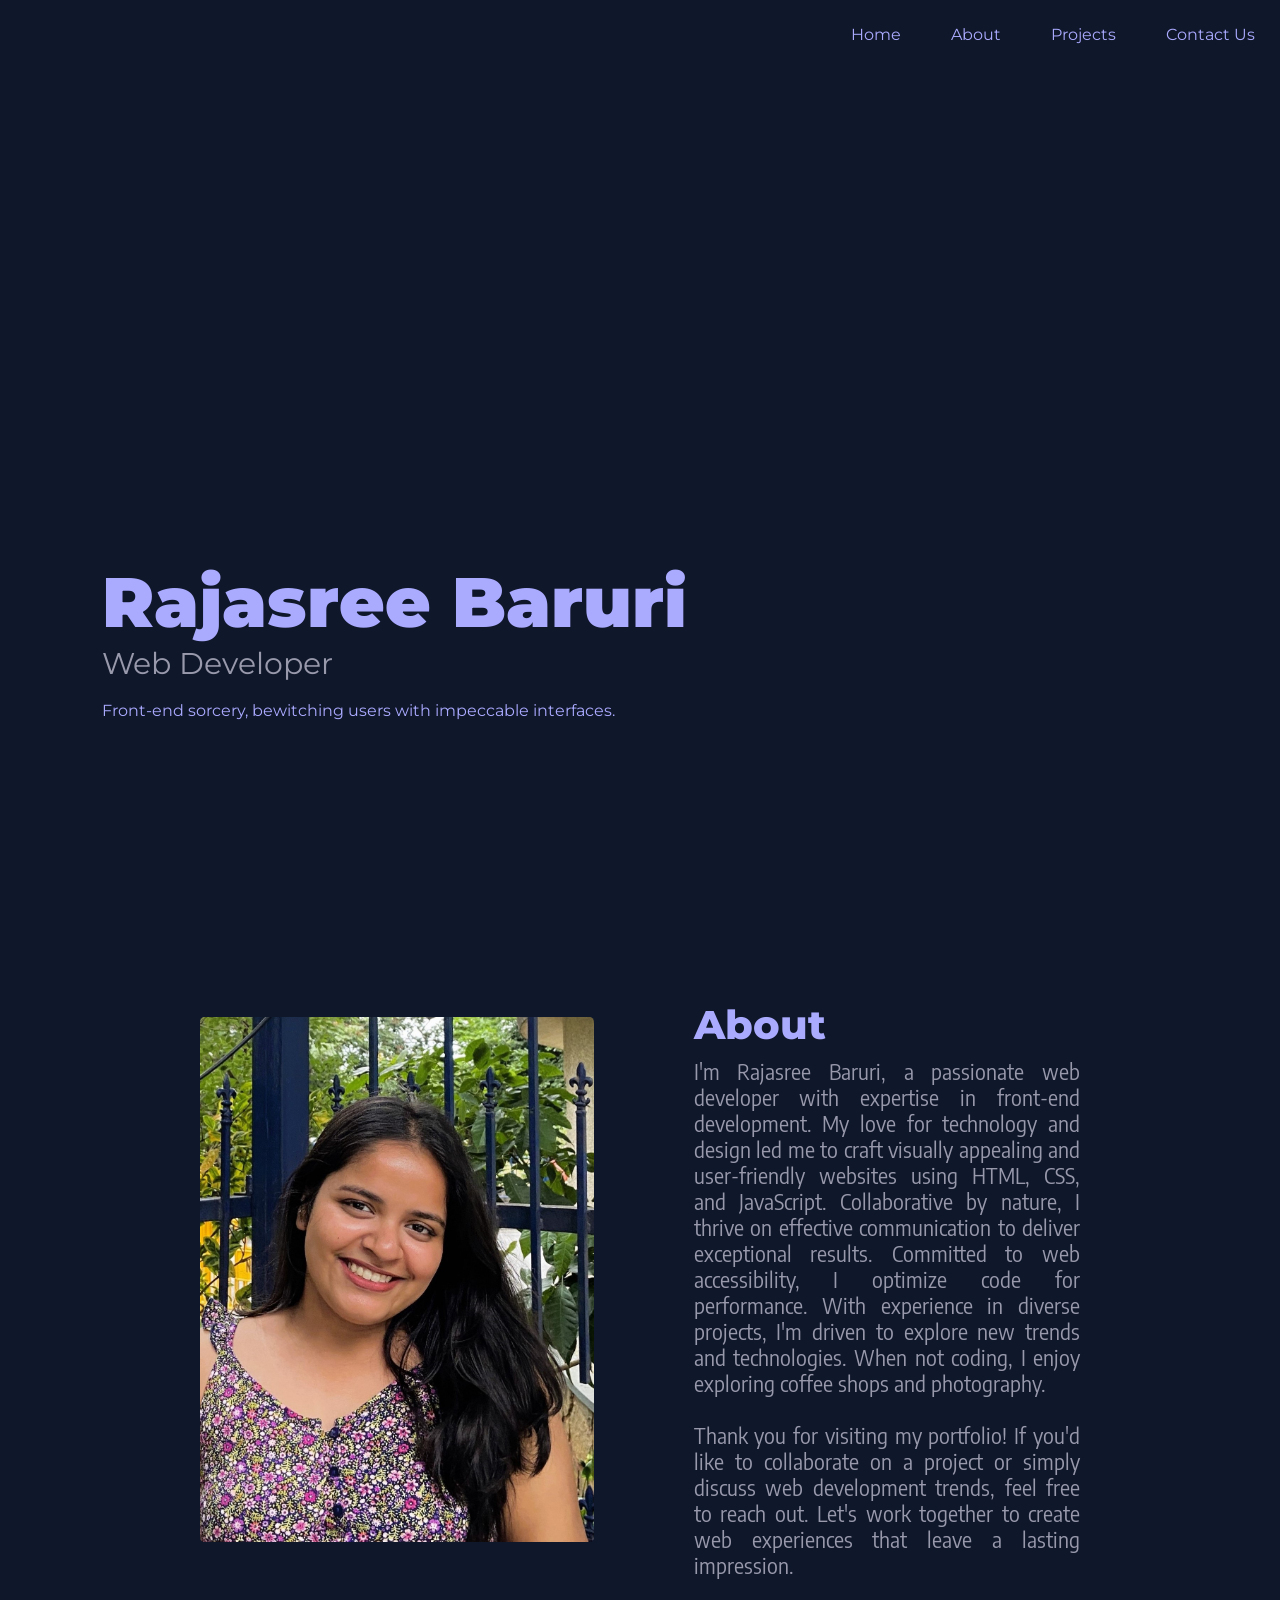
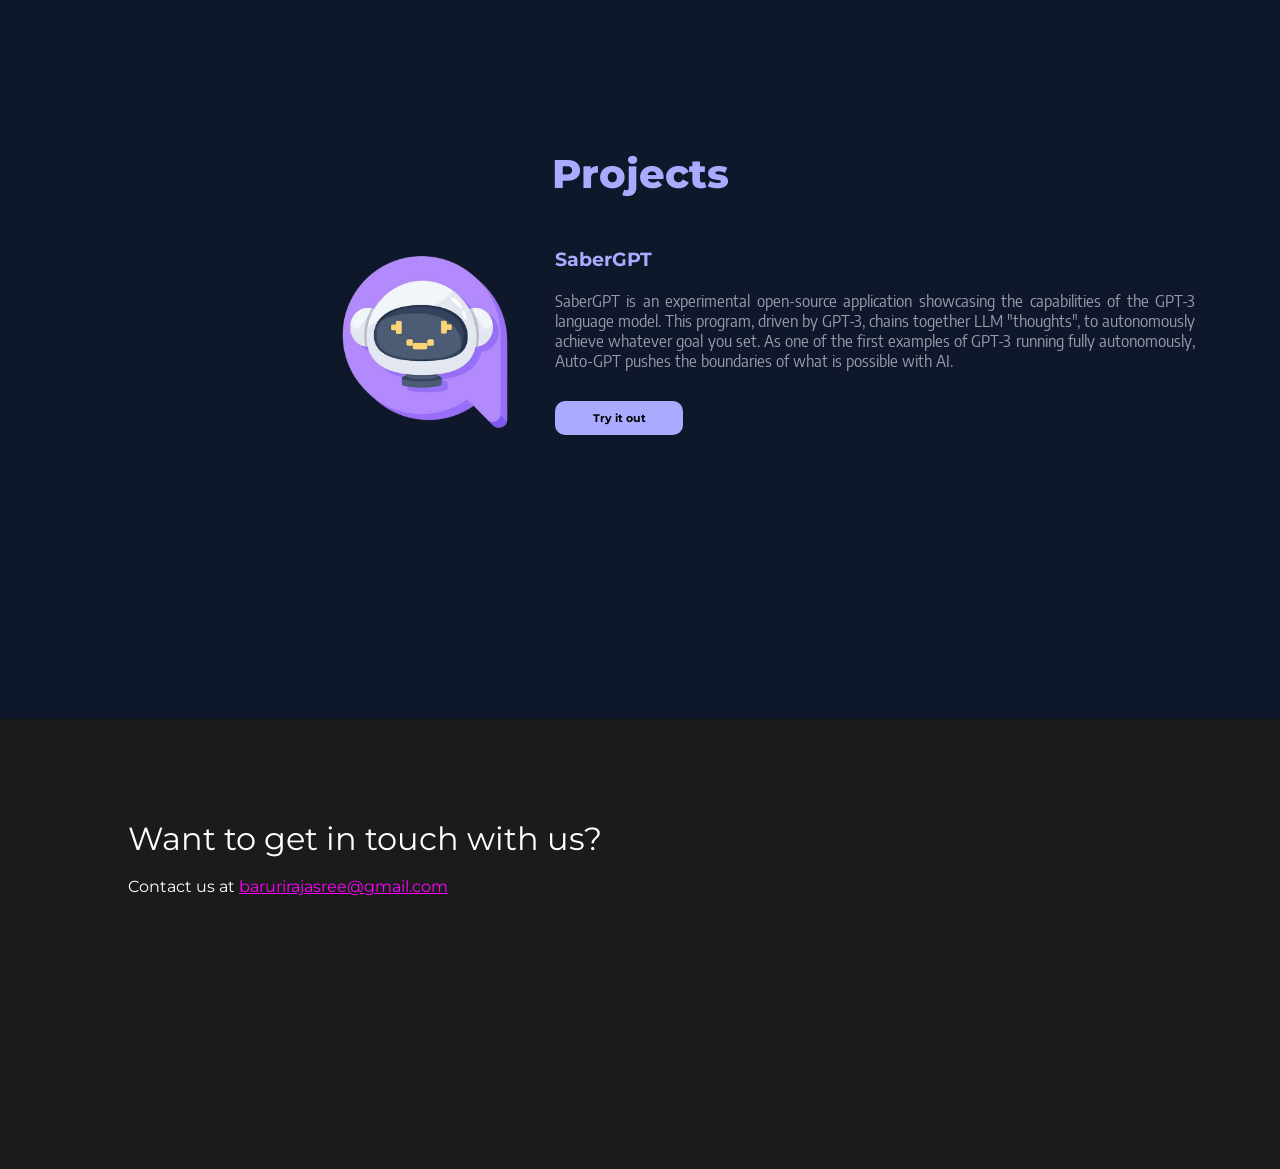
==== home.html @ dea80943 "all files" ====
<!DOCTYPE html>
<html lang="en">
<head>
  <link rel="icon" type="image/png" href="icons8-blackhole-96.png" />
  <meta charset="UTF-8" />
  <meta http-equiv="X-UA-Compatible" content="IE=edge" />
  <meta name="viewport" content="width=device-width, initial-scale=1.0" />
  <link rel="stylesheet" href="home.css" />
  <title>Rajasree Baruri</title>
</head>
<body>
  <header id="topnav">
    <div class="inner">
      <nav role="navigation">
        <ul>
          <li><a href="#home" class="nav-link">Home</a></li>
          <li><a href="#about" class="nav-link">About</a></li>
          <li><a href="#releases" class="nav-link">Projects</a></li>
          <li><a href="#contact" class="nav-link">Contact Us</a></li>
        </ul>
      </nav>
    </div>
  </header>
  <section class="banner" id="home">
    <canvas id="canvas"></canvas>
    <div class="banner-text-overlay">
      <div class="banner-text">
        <h1>Rajasree Baruri</h1>
        <h3>Web Developer</h3><br>
        <div id="wrap">
          <span id="blink">Front-end sorcery, bewitching users with impeccable interfaces.</span>
        </div>
      </div>
    </div>
    <div class="scroll-down"><span></span></div>
  </section>
  <section class="intro" id="about">
    <img src="./profile2.jpeg" alt="profile" class="profile-image" />
    <div class="intro-container">
    <h1>About</h1>
    <p>
      I'm Rajasree Baruri, a passionate web developer with expertise in front-end development. My love for technology and design led me to craft visually appealing and user-friendly websites using HTML, CSS, and JavaScript. Collaborative by nature, I thrive on effective communication to deliver exceptional results. Committed to web accessibility, I optimize code for performance. With experience in diverse projects, I'm driven to explore new trends and technologies. When not coding, I enjoy exploring coffee shops and photography. 
      <br>
      <br>
      Thank you for visiting my portfolio! If you'd like to collaborate on a project or simply discuss web development trends, feel free to reach out. Let's work together to create web experiences that leave a lasting impression.
    </p>
  </div>
  </section>
  <section class="info" id="releases">
  <h1 class="pro-head">Projects</h1>
    <div class="para">
      <img src="./purple-white-illustration-robot-with-speech-bubble-saying-tweet_9206-7886-removebg.png" alt="saber" class="image-resize" />
      <div class="p1">        
        <h3>SaberGPT</h3>
        <p>
          SaberGPT is an experimental open-source application showcasing the
          capabilities of the GPT-3 language model. This program, driven by
          GPT-3, chains together LLM "thoughts", to autonomously achieve
          whatever goal you set. As one of the first examples of GPT-3 running
          fully autonomously, Auto-GPT pushes the boundaries of what is
          possible with AI.
        </p>
        <button class="btn"><a href="https://horizon-ai.vercel.app/" target="_blank">Try it out</a></button>
      </div>
    </div>
  </section>
</article>
</div>
</section>

  <footer>
    <div class="footer" id="contact">
      <h1>Want to get in touch with us?</h1>
      <br>
      <p>Contact us at <a href="mailto:barurirajasree@gmail.com" style="color: magenta">barurirajasree@gmail.com</a></p>
    </div>
  </footer>
</html>
---- home.css ----
@import url('https://fonts.googleapis.com/css?family=Montserrat:300,400,600,700,800');
@import url('https://fonts.googleapis.com/css2?family=Encode+Sans+Semi+Condensed:wght@400;500;700&display=swap');


html,
body {
  padding: 0;
  margin: 0;
  font-family: 'Montserrat', sans-serif;
  scroll-behavior: smooth;
}

/* Hide the default scroll bar */
body::-webkit-scrollbar {
  width: 0.0em;
  background-color: transparent;
}

/* Add custom styling to the scroll bar track */
body::-webkit-scrollbar-track {
  background-color: transparent;
}

/* Add custom styling to the scroll bar thumb */
body::-webkit-scrollbar-thumb {
  background-color: transparent;
}


.banner {
  width: 100%;
  height: 100vh;
  height: calc(var(--vh, 1vh) * 100);
  overflow: hidden;
  position: relative;
  object-fit: cover;
  background-size: cover;
  display: block;
  background-position: 50% 50%;
}

.banner h1{
  font-size: 70px;
  font-weight: 900;
  color: #aaf;
}
.banner h3{
  font-size: 30px;
  color: rgb(153, 153, 172);
}

.banner-text-overlay {
  position: absolute;
  left: 8vw;
  bottom: calc(var(--vh, 1vh) * 20);
  z-index: 7;
  display: block;
}

#canvas {
  background-color: #0f172a;
  width: 100%;
  height: 100%;
}
#wrap{
  color: #aaf;
}
#blink:after {
  content:"|";
  opacity: 0;
  animation: cursor 1s infinite;
  }
@keyframes cursor {
  0% {
    opacity: 0;
  }
  40% {
    opacity: 1;
  }
  50% {
    opacity: 0;
  }
  90% {
    opacity: 1;
  }
  100% {
    opacity: 0;
  }
}

.intro{
    background-color: #0f172a;
    text-align: justify;
    padding-left: 200px;
    padding-right: 200px;
    padding-top: 50px;
    display: flex;
    align-items: center;
}
.intro-container{
  padding-left: 100px;
}
.intro-container h1{
  color: #aaf;
}
.intro-container p{
  color: rgb(153, 153, 172);
}

.profile-image{
  width: 520px;
  height: 525px;
  border-radius: 1%;
  box-shadow:none;
  transition: box-shadow 0.3s ease;
  animation: glowing 2s infinite;
}

@keyframes glowing {
  0% {
    box-shadow: 0 0 20px #aaf;;
  }
  25% {
    box-shadow: 0 0 30px #aaf;;
  }
  50% {
    box-shadow: 0 0 30px #aaf;;
  }
  75% {
    box-shadow: 0 0 30px #aaf;;
  }
  100% {
    box-shadow: 0 0 20px #aaf;;
  }
}

/* Apply the glowing animation to the image-container */
.profile-image:hover {
  animation: glowing 1s infinite;
}

.intro h1{
    padding-top: 50px;
    padding-bottom: 10px;
    font-size: 2.5rem;
    font-weight: 800;
    font-family: 'Montserrat', sans-serif;
}

.intro p{
    font-size: 1.3rem;
    padding-bottom: 30px;
    font-family: 'Encode Sans Semi Condensed', sans-serif;
}


.info{
    background-color: #0f172a;
    padding: 25px;
    height: 600px;
    display: block;
    padding-top: 40px;
    padding-bottom: 70px;
  }
.pro-head{
    padding-top: 100px;
    font-size: 2.5rem;
    font-weight: 800;
    font-family: 'Montserrat', sans-serif;
    text-align: center;
    color: #aaf;

}

  .para{
    width: 900px;
    display: flex;
    justify-content: center;
    align-items: center;
    padding-left: 300px;
  }
  .p1{
    padding: 50px 30px 50px 30px;    
  }
  .p1 h3{
    padding-bottom: 20px;
    color: #aaf;
    font-weight: bold;
    
  }
  .p1 p{
    text-align: justify;
    font-size: 1 rem;
    font-family: 'Encode Sans Semi Condensed', sans-serif;
    color: rgb(153, 153, 172);
  }

  .btn{
    width: 20%;
    padding: 10px;
    margin-top: 30px;
    border-radius: 10px;
    border: none;
    background: #aaf;
    cursor: pointer;
    transition: .8s;
    color: white;
    font-size: 0.7rem;
  }
  .btn a{
    color: rgb(0, 0, 0);
    font-weight: bold;
    text-decoration: none;
  }
  .btn:hover{
    font-size: 0.9rem;
    text-decoration: underline;
  }
 
  .image-resize {
    width: 200px;
    height: 200px;
  }

  .btn-1{
    width: 20%;
    padding: 10px;
    margin-top: 30px;
    border-radius: 10px;
    border: none;
    cursor: pointer;
    transition: .8s;
    color: white;
    font-size: 0.7rem;
  }
  .btn-1 a{
    color: white;
    text-decoration: none;
  }
  .btn-1:hover{
    font-size: 0.9rem;
    text-decoration: underline;
  }

  
  ul, li, h1, h2, h3, h4, h5, h6, p, a {
    font-family: 'Montserrat', sans-serif;
    font-weight: 400;
    margin: 0;
    padding: 0;
  }
  .logo {
    display: inline-block;
    vertical-align: middle;
    padding-left: 80px;
  }
#img{
    position: absolute;
    padding-top: 24px;
    left: 60px;
}
  .inner {
    width: 100%;
    position: flex;
    margin: 0 auto;
  }
  
  header {
    position: fixed;
    background-color: #0f172a;
    width: 100%;
    z-index: 100;
  }
  
  body.header-fixed header {
    position: fixed;
    top: 0;
    right: 0;
    padding-top: 0;
    width: 100%;
  }
  
  li {
    list-style: none;
  }
  
  nav {
    overflow: hidden;
  }
  
  nav ul {
    float: right;
  }
  
  nav li {
    display: inline;
    float: left;
  }
  
  nav a {
    display: inline-block;
    color: #aaf;
    text-decoration: none;
    padding: 25px;
    transition: 0.3s all;
  }
  
  nav a:hover {
    text-decoration: underline;
  }
  
footer{
    background-color: #1b1b1b;
    height: 50vh;
   }
   .footer{
     width: 80%;
     margin: 0 auto;
     color: #fff;
     padding: 100px 0 20px;
   }
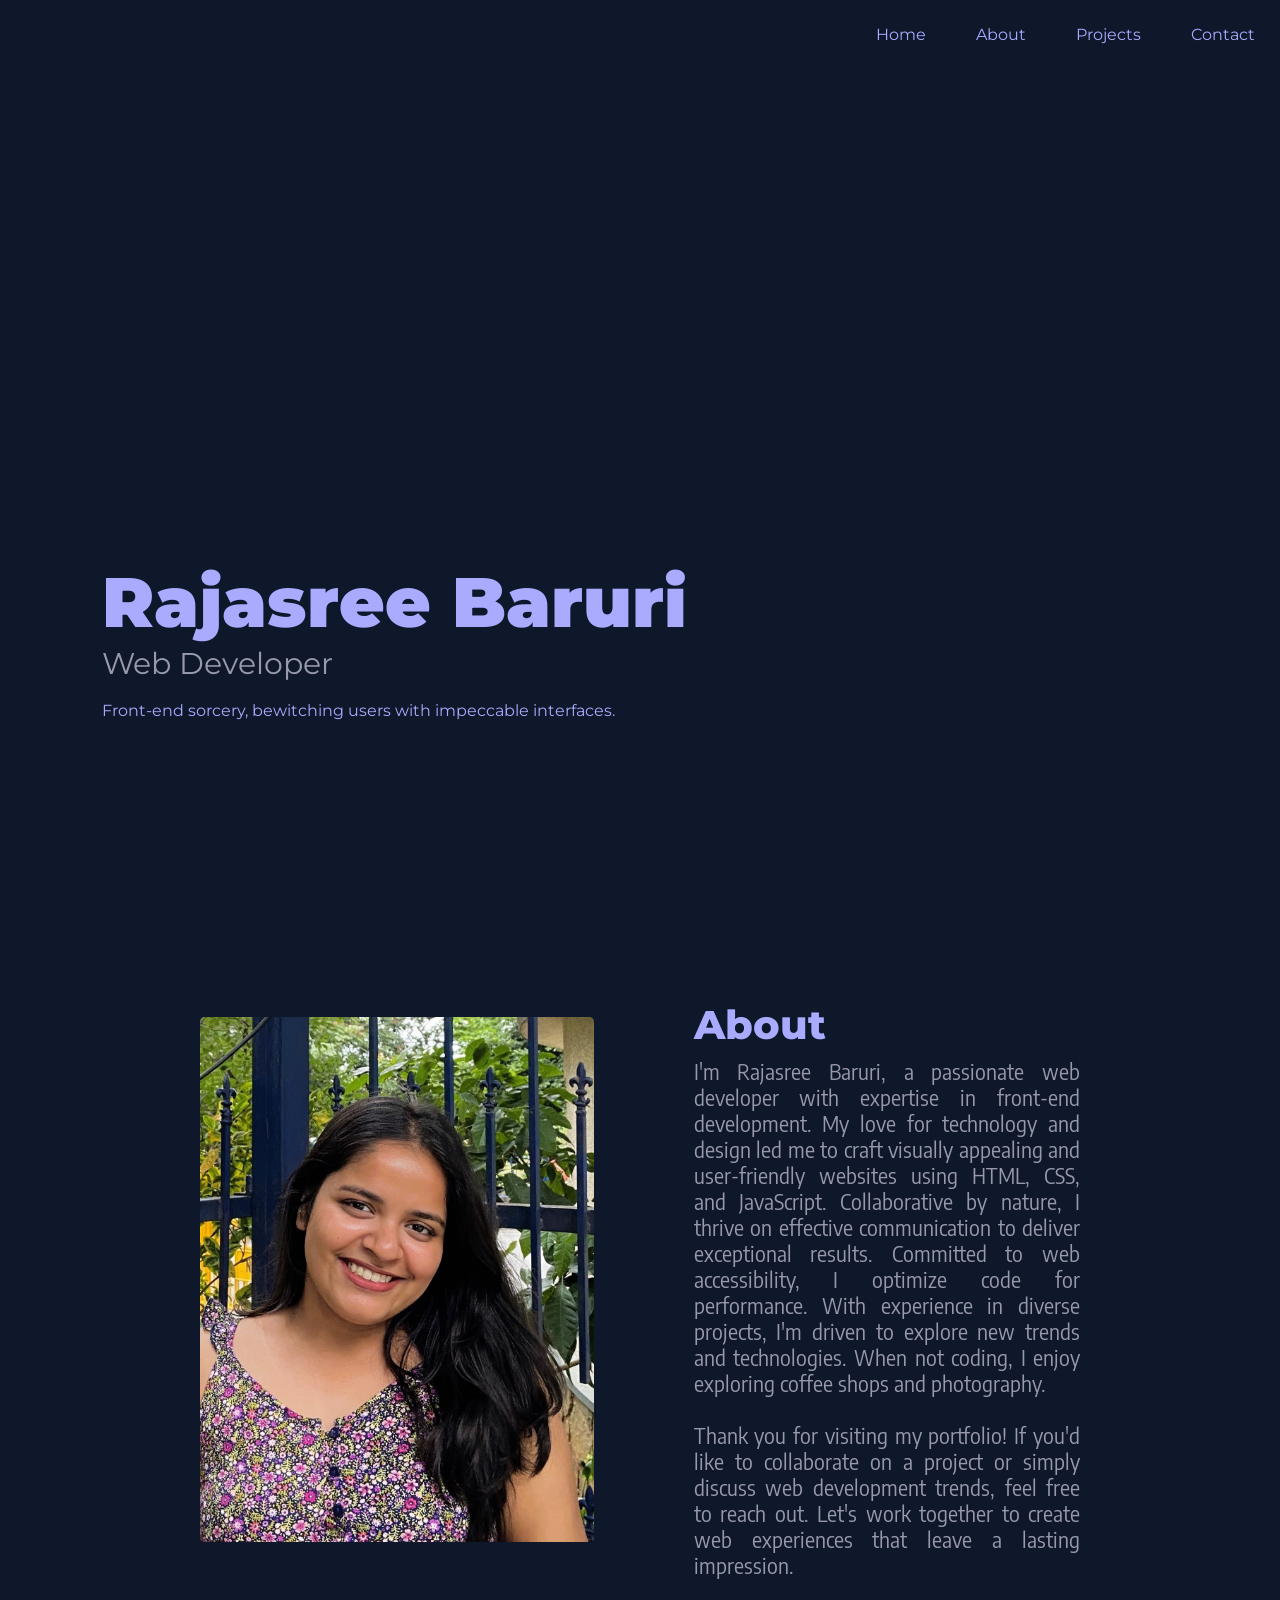
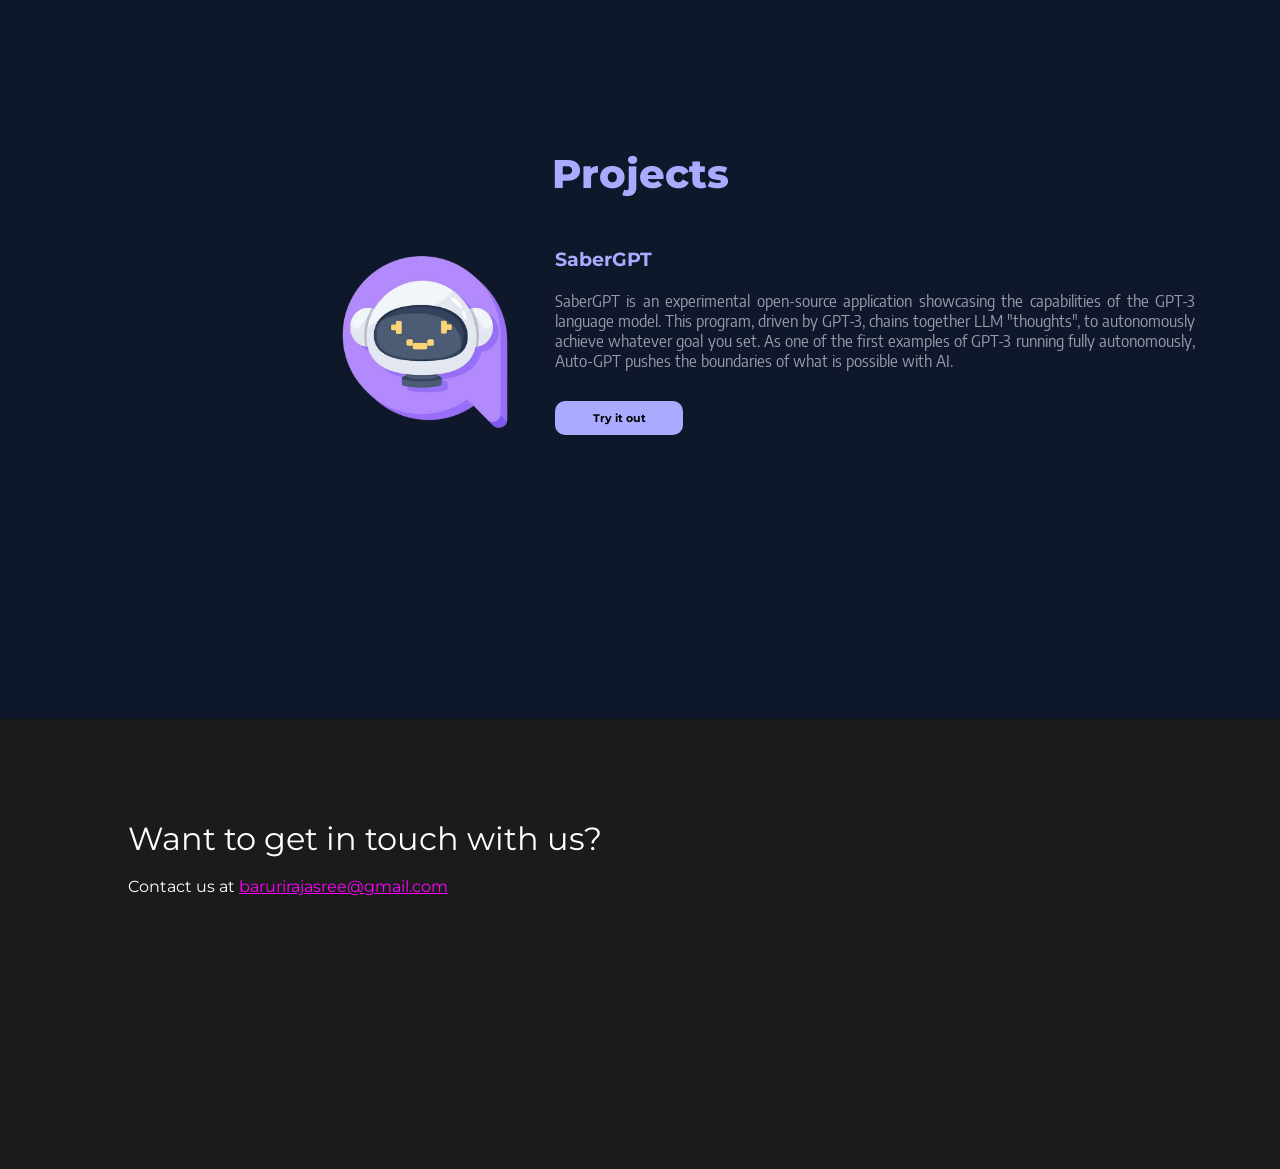
==== commit f9c22b0f: "Update home.html" ====
--- a/home.html
+++ b/home.html
@@ -16,7 +16,7 @@
           <li><a href="#home" class="nav-link">Home</a></li>
           <li><a href="#about" class="nav-link">About</a></li>
           <li><a href="#releases" class="nav-link">Projects</a></li>
-          <li><a href="#contact" class="nav-link">Contact Us</a></li>
+          <li><a href="#contact" class="nav-link">Contact</a></li>
         </ul>
       </nav>
     </div>
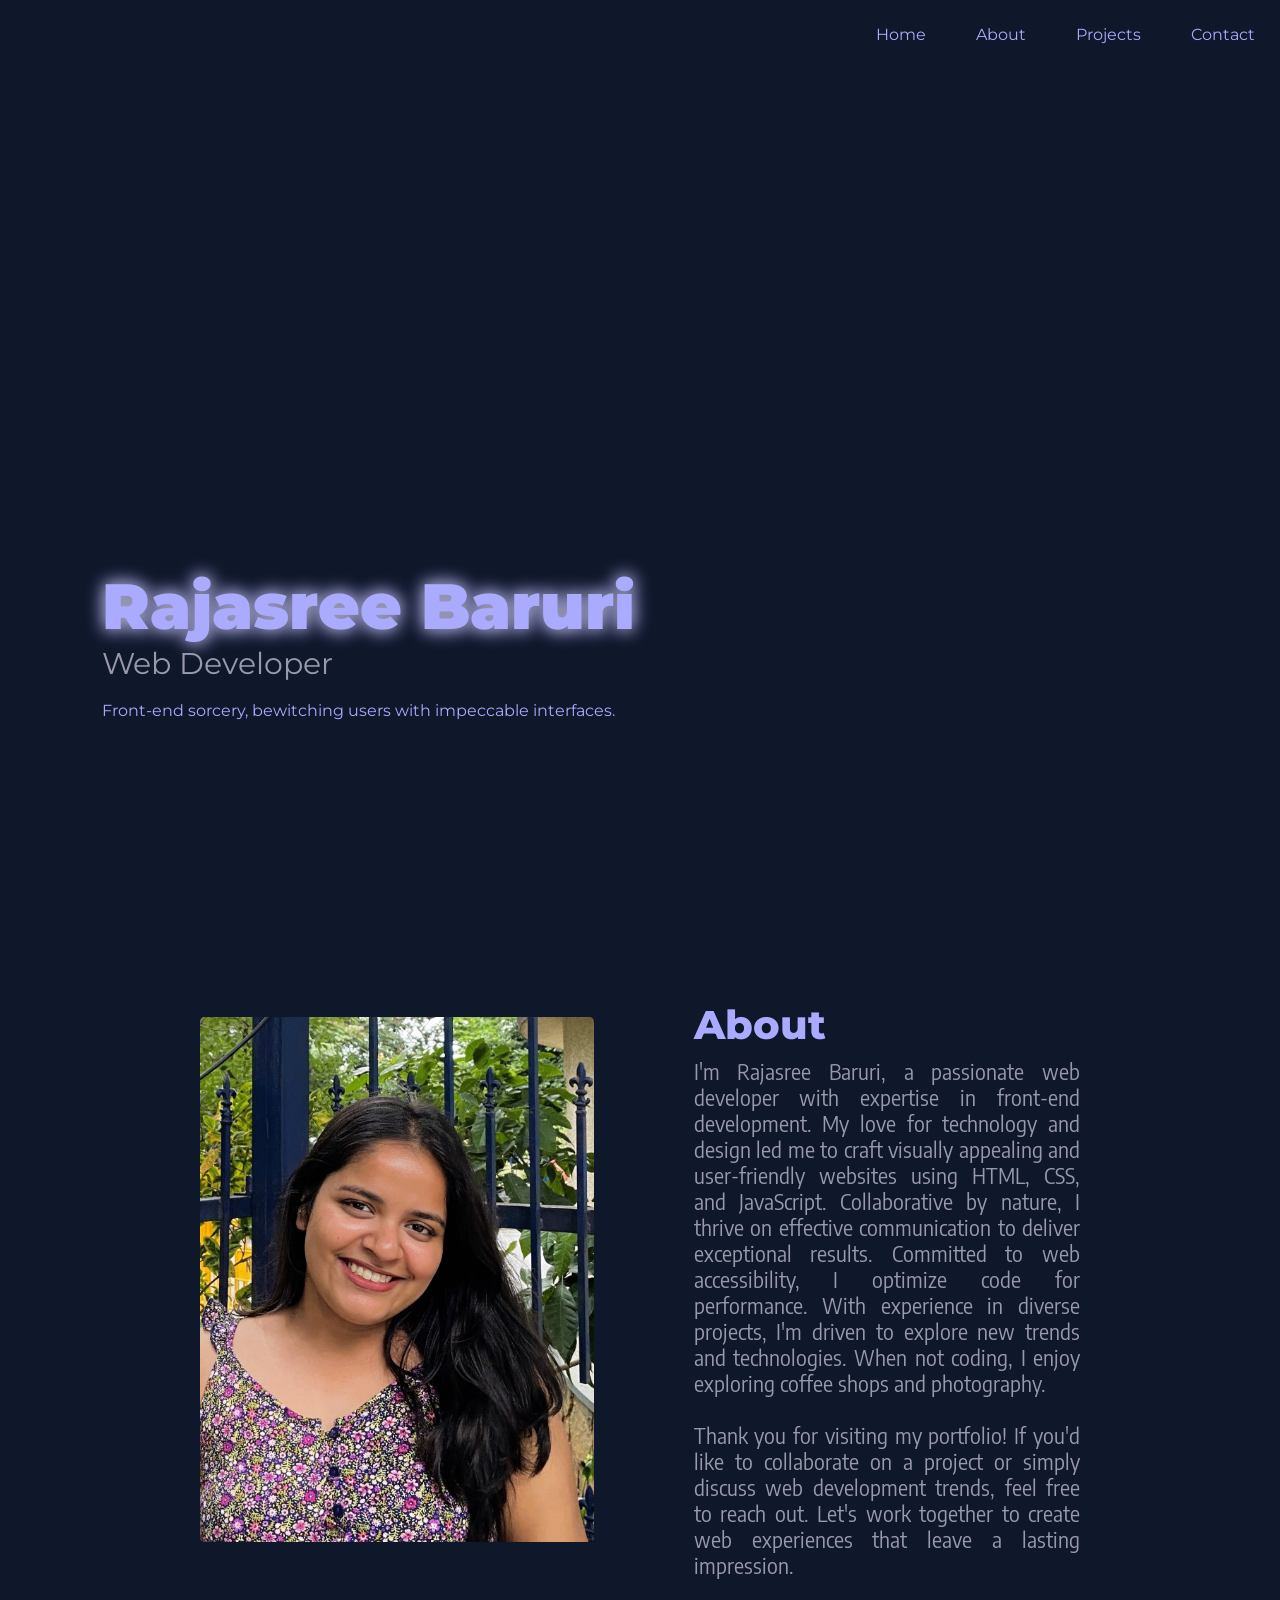
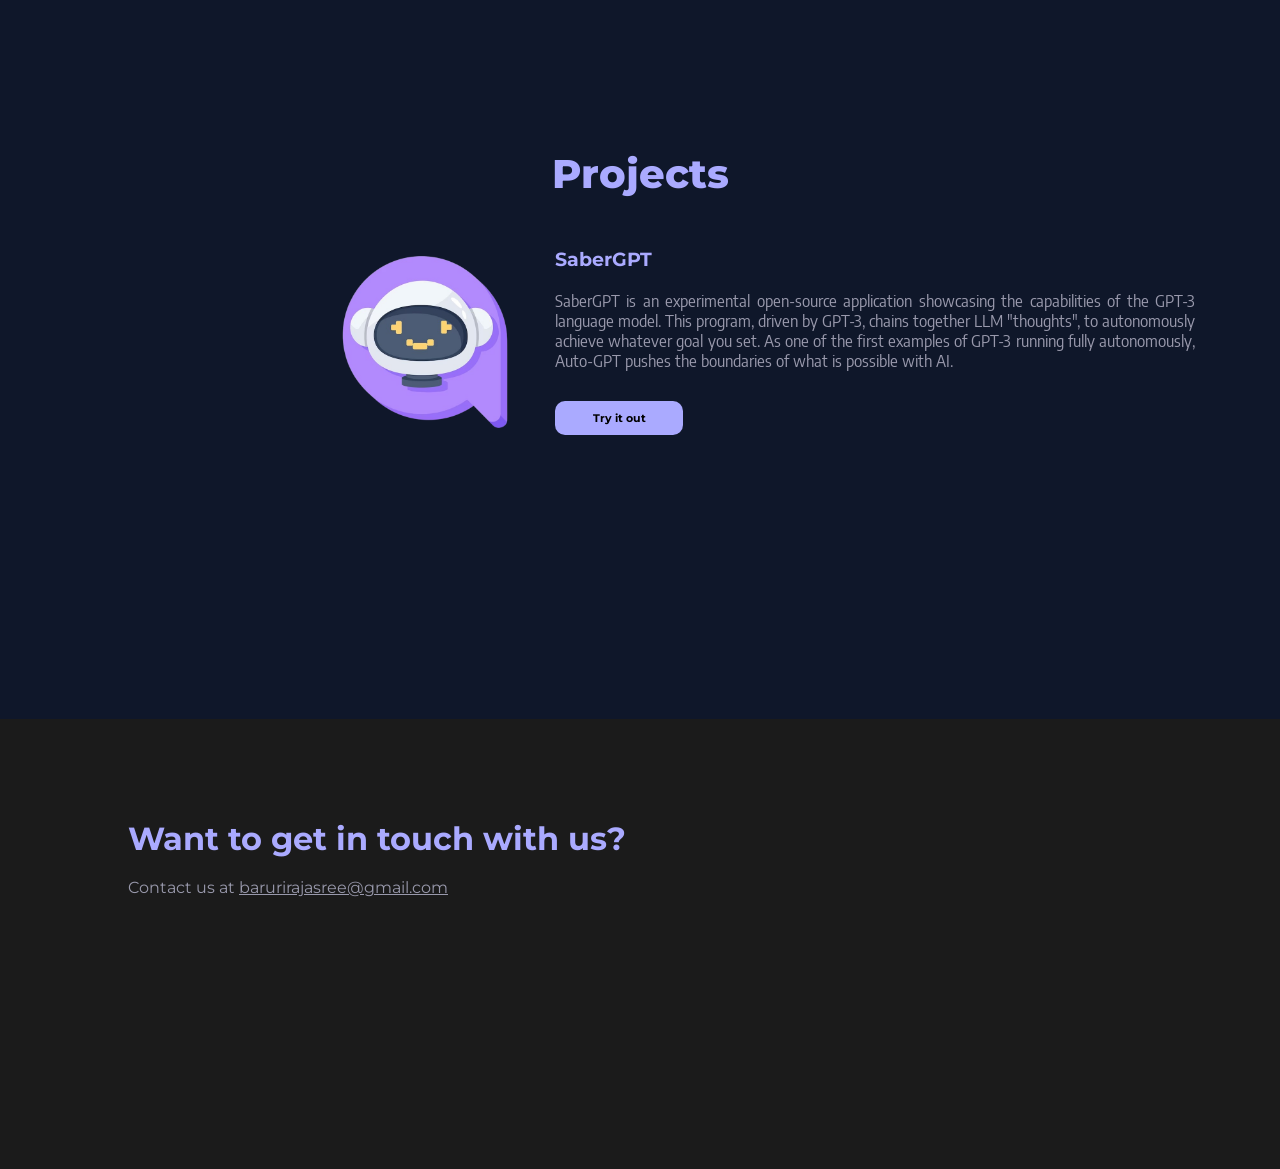
==== commit e624f820: "changes" ====
--- a/home.html
+++ b/home.html
@@ -72,7 +72,7 @@
     <div class="footer" id="contact">
       <h1>Want to get in touch with us?</h1>
       <br>
-      <p>Contact us at <a href="mailto:barurirajasree@gmail.com" style="color: magenta">barurirajasree@gmail.com</a></p>
+      <p>Contact us at <a href="mailto:barurirajasree@gmail.com" style="color: rgb(153, 153, 172);">barurirajasree@gmail.com</a></p>
     </div>
   </footer>
 </html>
--- a/home.css
+++ b/home.css
@@ -56,7 +56,22 @@
   z-index: 7;
   display: block;
 }
-
+.banner-text h1 {
+  font-size: 4rem;
+  color: #aaf;
+  text-align: center;
+  text-shadow: 0 0 15px rgb(153, 153, 172), 0 0 20px #aaf;
+  animation: glow 1s ease-in-out infinite alternate;
+}
+
+@keyframes glow {
+  from {
+    text-shadow: 0 0 15px rgb(153, 153, 172), 0 0 20px #aaf;
+  }
+  to {
+    text-shadow: 0 0 20px #aaf;
+  }
+}
 #canvas {
   background-color: #0f172a;
   width: 100%;
@@ -313,11 +328,14 @@
     background-color: #1b1b1b;
     height: 50vh;
    }
-   .footer{
-     width: 80%;
-     margin: 0 auto;
-     color: #fff;
-     padding: 100px 0 20px;
+.footer{
+    width: 80%;
+    margin: 0 auto;
+    color: rgb(153, 153, 172);
+    padding: 100px 0 20px;
+    font-family: 'Encode Sans Semi Condensed', sans-serif;
    }
-
-   +footer h1{
+  font-weight: bolder;
+  color: #aaf;
+}
